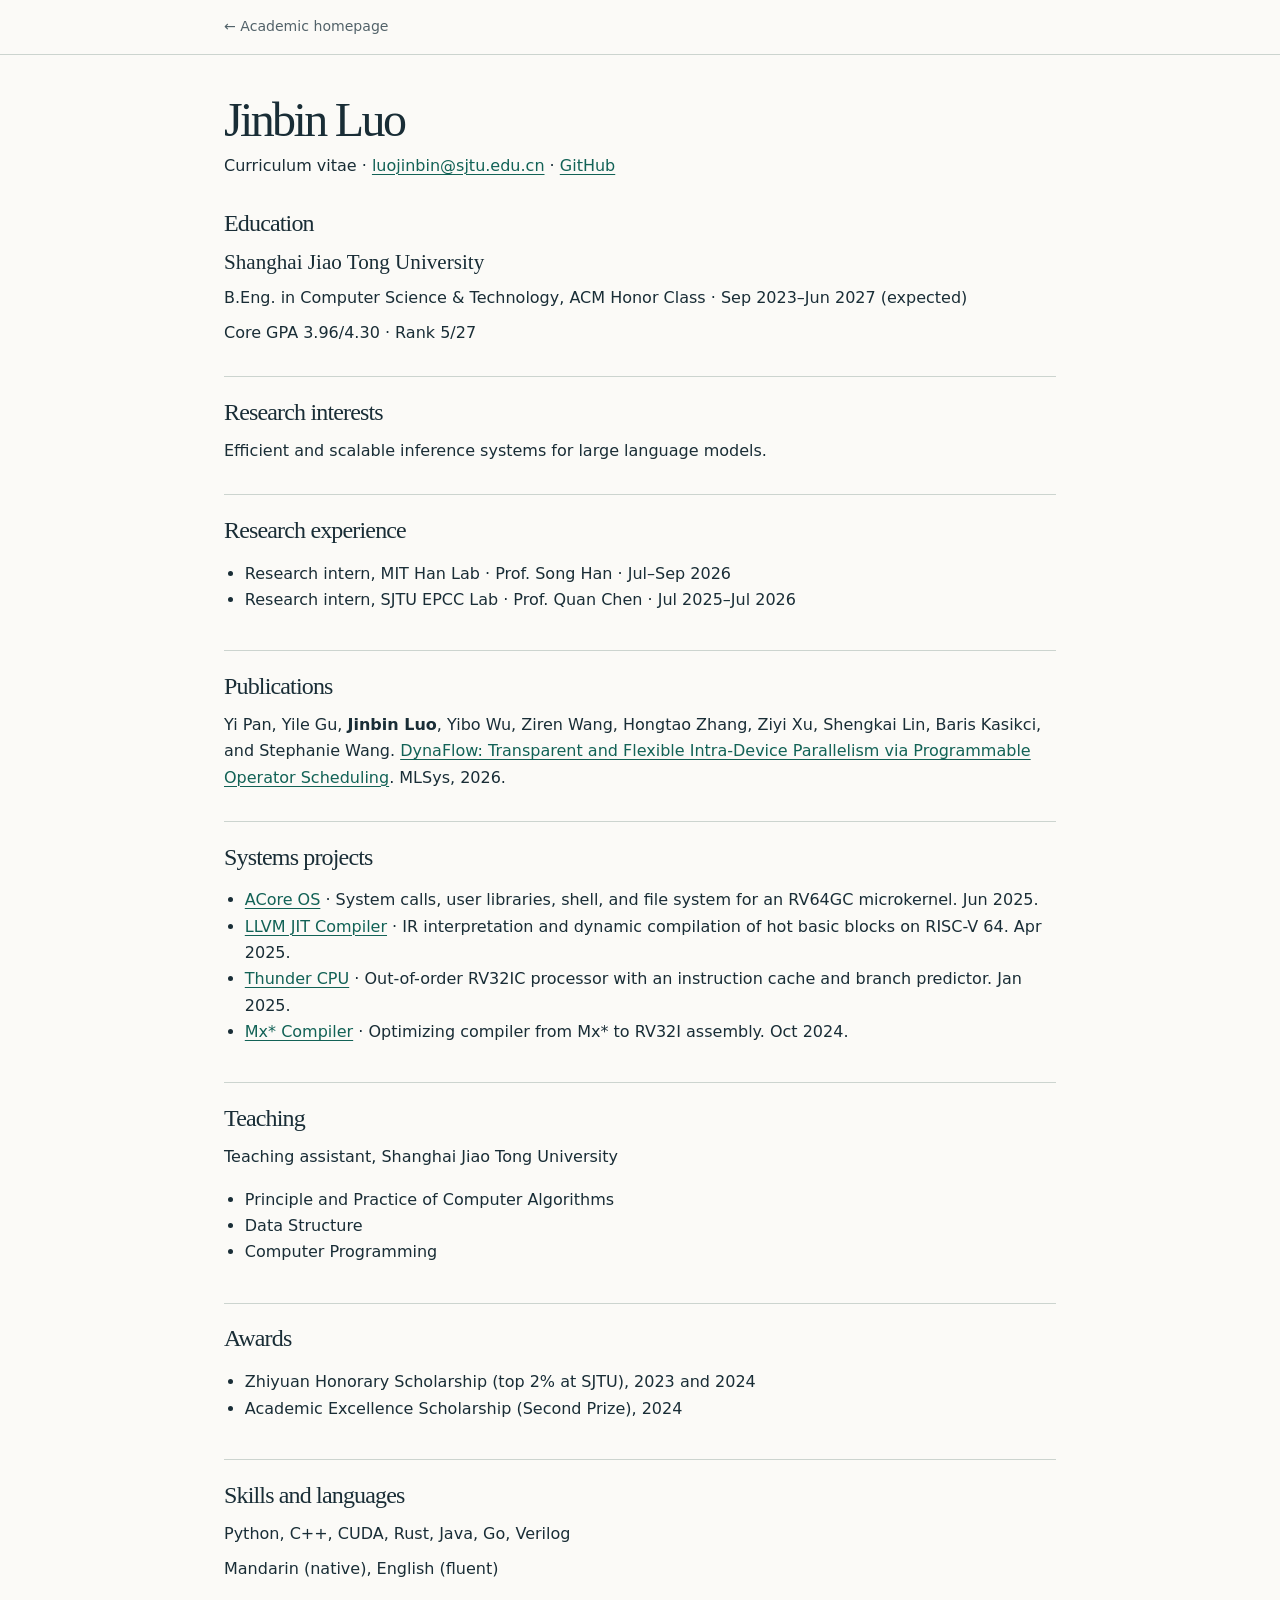
==== cv.html @ 6e1af687 "Build Jinbin Luo’s academic homepage and add update instructions" ====
<!doctype html>
<html lang="en">
<head>
  <meta charset="utf-8"><meta name="viewport" content="width=device-width, initial-scale=1">
  <title>Curriculum vitae · Jinbin Luo</title>
  <link rel="stylesheet" href="style.css">
  <style>
    .cv { padding-top: 2.5rem; } .cv h1 { font-size: 3rem; }
    .cv h2 { font-size: 1.5rem; margin-bottom: .7rem; }
    .cv section { padding: 1.3rem 0; } .cv ul { padding-left: 1.3rem; }
    @media print { header { display: none; } body { background: white; font-size: 10pt; } .cv { width: 100%; padding: 0; } .cv section { padding: .65rem 0; } .cv h2 { break-after: avoid; } .cv li { break-inside: avoid; } }
  </style>
</head>
<body>
  <header><nav aria-label="Page navigation"><a href="./">← Academic homepage</a></nav></header>
  <main class="cv">
  <h1>Jinbin Luo</h1><p>Curriculum vitae · <a href="mailto:luojinbin@sjtu.edu.cn">luojinbin@sjtu.edu.cn</a> · <a href="https://github.com/CrazyDave999">GitHub</a></p>
  <section><h2>Education</h2><h3>Shanghai Jiao Tong University</h3><p>B.Eng. in Computer Science &amp; Technology, ACM Honor Class · Sep 2023–Jun 2027 (expected)</p><p>Core GPA 3.96/4.30 · Rank 5/27</p></section>
  <section><h2>Research interests</h2><p>Efficient and scalable inference systems for large language models.</p></section>
  <section><h2>Research experience</h2><ul><li>Research intern, MIT Han Lab · Prof. Song Han · Jul–Sep 2026</li><li>Research intern, SJTU EPCC Lab · Prof. Quan Chen · Jul 2025–Jul 2026</li></ul></section>
  <section><h2>Publications</h2><p>Yi Pan, Yile Gu, <strong>Jinbin Luo</strong>, Yibo Wu, Ziren Wang, Hongtao Zhang, Ziyi Xu, Shengkai Lin, Baris Kasikci, and Stephanie Wang. <a href="https://proceedings.mlsys.org/paper_files/paper/2026/hash/bbd7d8bd780fcf7143add2317ba04638-Abstract-Conference.html">DynaFlow: Transparent and Flexible Intra-Device Parallelism via Programmable Operator Scheduling</a>. MLSys, 2026.</p></section>
  <section><h2>Systems projects</h2><ul>
  <li><a href="https://github.com/CrazyDave999/acore">ACore OS</a> · System calls, user libraries, shell, and file system for an RV64GC microkernel. Jun 2025.</li>
  <li><a href="https://github.com/CrazyDave999/RVM">LLVM JIT Compiler</a> · IR interpretation and dynamic compilation of hot basic blocks on RISC-V 64. Apr 2025.</li>
  <li><a href="https://github.com/CrazyDave999/Thunder">Thunder CPU</a> · Out-of-order RV32IC processor with an instruction cache and branch predictor. Jan 2025.</li>
  <li><a href="https://github.com/CrazyDave999/Compiler-2024">Mx* Compiler</a> · Optimizing compiler from Mx* to RV32I assembly. Oct 2024.</li></ul></section>
  <section><h2>Teaching</h2><p>Teaching assistant, Shanghai Jiao Tong University</p><ul><li>Principle and Practice of Computer Algorithms</li><li>Data Structure</li><li>Computer Programming</li></ul></section>
  <section><h2>Awards</h2><ul><li>Zhiyuan Honorary Scholarship (top 2% at SJTU), 2023 and 2024</li><li>Academic Excellence Scholarship (Second Prize), 2024</li></ul></section>
  <section><h2>Skills and languages</h2><p>Python, C++, CUDA, Rust, Java, Go, Verilog</p><p>Mandarin (native), English (fluent)</p></section>
  </main>
</body></html>
---- style.css ----
:root {
  color-scheme: light;
  --paper: #fbfaf7;
  --ink: #192d36;
  --muted: #526269;
  --accent: #126256;
  --line: #ccd4cf;
}
* { box-sizing: border-box; }
html { scroll-padding-top: 1rem; }
body { margin: 0; background: var(--paper); color: var(--ink); font: 1rem/1.65 system-ui, sans-serif; }
nav, main { width: min(52rem, calc(100% - 3rem)); margin: auto; }
header { border-bottom: 1px solid var(--line); }
nav, nav div, .contact, .links { display: flex; align-items: baseline; flex-wrap: wrap; gap: 1.1rem; }
nav { justify-content: space-between; padding: .95rem 0; }
nav a { font-size: .88rem; text-decoration: none; color: var(--muted); }
.wordmark, h1, h2, h3 { font-family: Georgia, 'Times New Roman', serif; font-weight: 500; }
.wordmark { font-size: 1.18rem; color: var(--ink); }
a { color: var(--accent); text-decoration-thickness: 1px; text-underline-offset: .2em; }
a:hover { color: #093b37; text-decoration: underline; }
a:focus-visible { outline: 2px solid var(--accent); outline-offset: 4px; }
.skip { position: absolute; left: -9999px; }
.skip:focus { left: 1rem; background: white; }
main { padding-bottom: 4rem; }
section { border-bottom: 1px solid var(--line); padding: 2rem 0; }
.intro { padding: clamp(2rem, 6vw, 4.6rem) 0 2.6rem; display: flow-root; }
h1 { font-size: clamp(3.4rem, 8vw, 5rem); line-height: 1.03; letter-spacing: -.055em; margin: 0; }
h2 { font-size: 1.95rem; line-height: 1.2; letter-spacing: -.035em; margin: 0 0 1.35rem; }
h3 { font-size: 1.32rem; margin: 0; line-height: 1.3; }
p { margin: .55rem 0; }
.bio p { max-width: 68ch; }
.affiliation { color: var(--muted); margin: .55rem 0 1.4rem; }
.contact { margin-top: 1.4rem; font-size: .94rem; }
.links, .authors { font-size: .93rem; }
.portrait { float: right; object-fit: cover; margin: 0 0 1rem 1.5rem; border-radius: .35rem; }
.meta { font: 600 .81rem/1.4 system-ui, sans-serif; letter-spacing: .05em; color: var(--accent); margin: 0 0 .5rem; }
.entry { display: flex; justify-content: space-between; gap: 1rem; }
.entry + .entry { margin-top: 1.2rem; }
.entry span, .entry p, .projects p { color: var(--muted); }
.entry span { font-size: .87rem; white-space: nowrap; }
.projects { display: grid; grid-template-columns: repeat(2, 1fr); gap: 1.25rem 2rem; }
.projects p { font-size: .95rem; }
@media (max-width: 600px) {
  nav, main { width: calc(100% - 2.4rem); }
  nav, nav div, .contact { gap: .7rem; }
  .projects { grid-template-columns: 1fr; }
  .entry { display: block; }
  .entry p { margin-bottom: 0; }
  .portrait { width: 88px; height: 104px; margin-left: .75rem; }
}
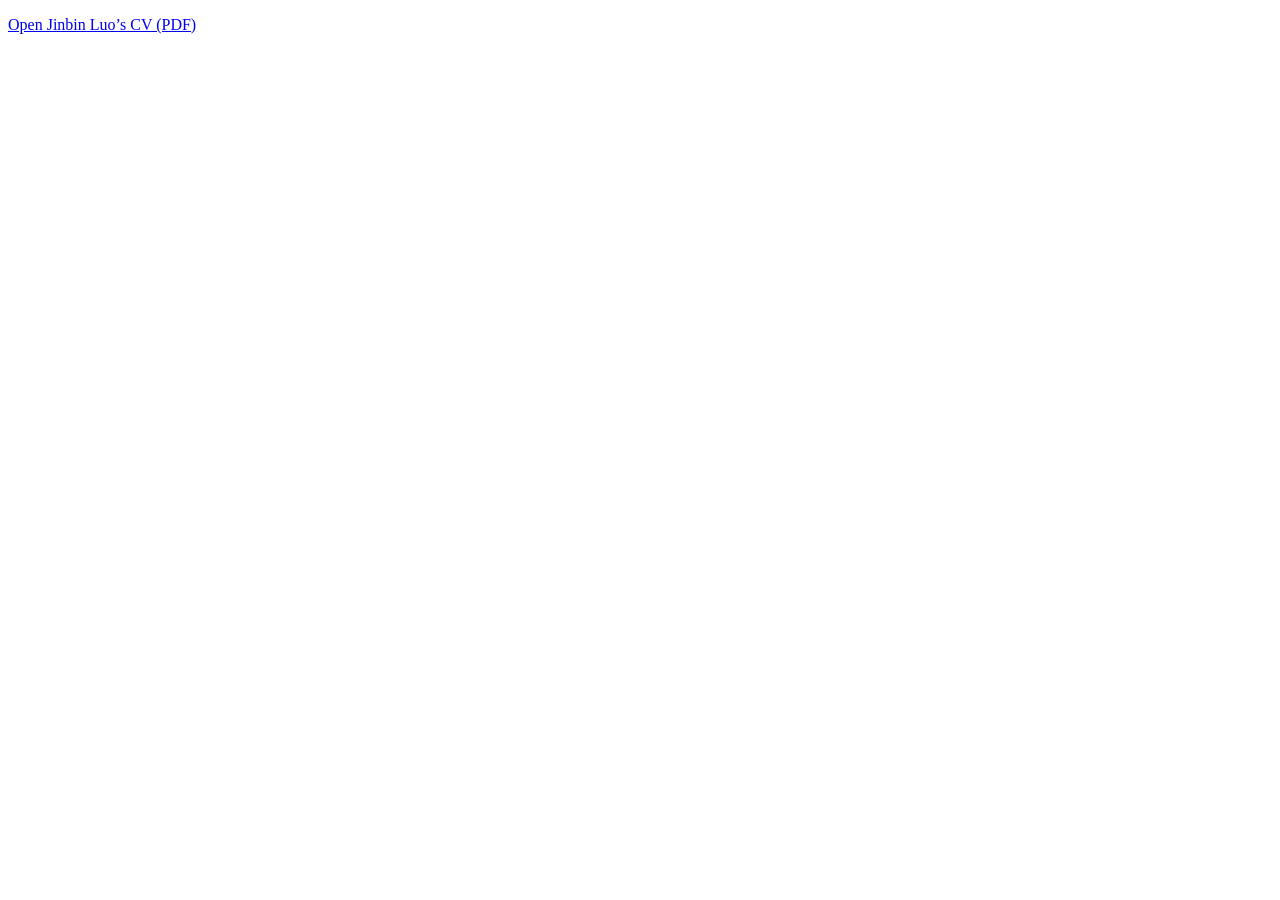
==== commit c2145232: "Publish original CV and list manuscripts under review" ====
--- a/cv.html
+++ b/cv.html
@@ -1,31 +1,10 @@
 <!doctype html>
 <html lang="en">
 <head>
-  <meta charset="utf-8"><meta name="viewport" content="width=device-width, initial-scale=1">
-  <title>Curriculum vitae · Jinbin Luo</title>
-  <link rel="stylesheet" href="style.css">
-  <style>
-    .cv { padding-top: 2.5rem; } .cv h1 { font-size: 3rem; }
-    .cv h2 { font-size: 1.5rem; margin-bottom: .7rem; }
-    .cv section { padding: 1.3rem 0; } .cv ul { padding-left: 1.3rem; }
-    @media print { header { display: none; } body { background: white; font-size: 10pt; } .cv { width: 100%; padding: 0; } .cv section { padding: .65rem 0; } .cv h2 { break-after: avoid; } .cv li { break-inside: avoid; } }
-  </style>
+  <meta charset="utf-8">
+  <meta name="viewport" content="width=device-width, initial-scale=1">
+  <meta http-equiv="refresh" content="0; url=assets/CV.pdf">
+  <title>Jinbin Luo · Curriculum vitae</title>
 </head>
-<body>
-  <header><nav aria-label="Page navigation"><a href="./">← Academic homepage</a></nav></header>
-  <main class="cv">
-  <h1>Jinbin Luo</h1><p>Curriculum vitae · <a href="mailto:luojinbin@sjtu.edu.cn">luojinbin@sjtu.edu.cn</a> · <a href="https://github.com/CrazyDave999">GitHub</a></p>
-  <section><h2>Education</h2><h3>Shanghai Jiao Tong University</h3><p>B.Eng. in Computer Science &amp; Technology, ACM Honor Class · Sep 2023–Jun 2027 (expected)</p><p>Core GPA 3.96/4.30 · Rank 5/27</p></section>
-  <section><h2>Research interests</h2><p>Efficient and scalable inference systems for large language models.</p></section>
-  <section><h2>Research experience</h2><ul><li>Research intern, MIT Han Lab · Prof. Song Han · Jul–Sep 2026</li><li>Research intern, SJTU EPCC Lab · Prof. Quan Chen · Jul 2025–Jul 2026</li></ul></section>
-  <section><h2>Publications</h2><p>Yi Pan, Yile Gu, <strong>Jinbin Luo</strong>, Yibo Wu, Ziren Wang, Hongtao Zhang, Ziyi Xu, Shengkai Lin, Baris Kasikci, and Stephanie Wang. <a href="https://proceedings.mlsys.org/paper_files/paper/2026/hash/bbd7d8bd780fcf7143add2317ba04638-Abstract-Conference.html">DynaFlow: Transparent and Flexible Intra-Device Parallelism via Programmable Operator Scheduling</a>. MLSys, 2026.</p></section>
-  <section><h2>Systems projects</h2><ul>
-  <li><a href="https://github.com/CrazyDave999/acore">ACore OS</a> · System calls, user libraries, shell, and file system for an RV64GC microkernel. Jun 2025.</li>
-  <li><a href="https://github.com/CrazyDave999/RVM">LLVM JIT Compiler</a> · IR interpretation and dynamic compilation of hot basic blocks on RISC-V 64. Apr 2025.</li>
-  <li><a href="https://github.com/CrazyDave999/Thunder">Thunder CPU</a> · Out-of-order RV32IC processor with an instruction cache and branch predictor. Jan 2025.</li>
-  <li><a href="https://github.com/CrazyDave999/Compiler-2024">Mx* Compiler</a> · Optimizing compiler from Mx* to RV32I assembly. Oct 2024.</li></ul></section>
-  <section><h2>Teaching</h2><p>Teaching assistant, Shanghai Jiao Tong University</p><ul><li>Principle and Practice of Computer Algorithms</li><li>Data Structure</li><li>Computer Programming</li></ul></section>
-  <section><h2>Awards</h2><ul><li>Zhiyuan Honorary Scholarship (top 2% at SJTU), 2023 and 2024</li><li>Academic Excellence Scholarship (Second Prize), 2024</li></ul></section>
-  <section><h2>Skills and languages</h2><p>Python, C++, CUDA, Rust, Java, Go, Verilog</p><p>Mandarin (native), English (fluent)</p></section>
-  </main>
-</body></html>
+<body><p><a href="assets/CV.pdf">Open Jinbin Luo’s CV (PDF)</a></p></body>
+</html>
